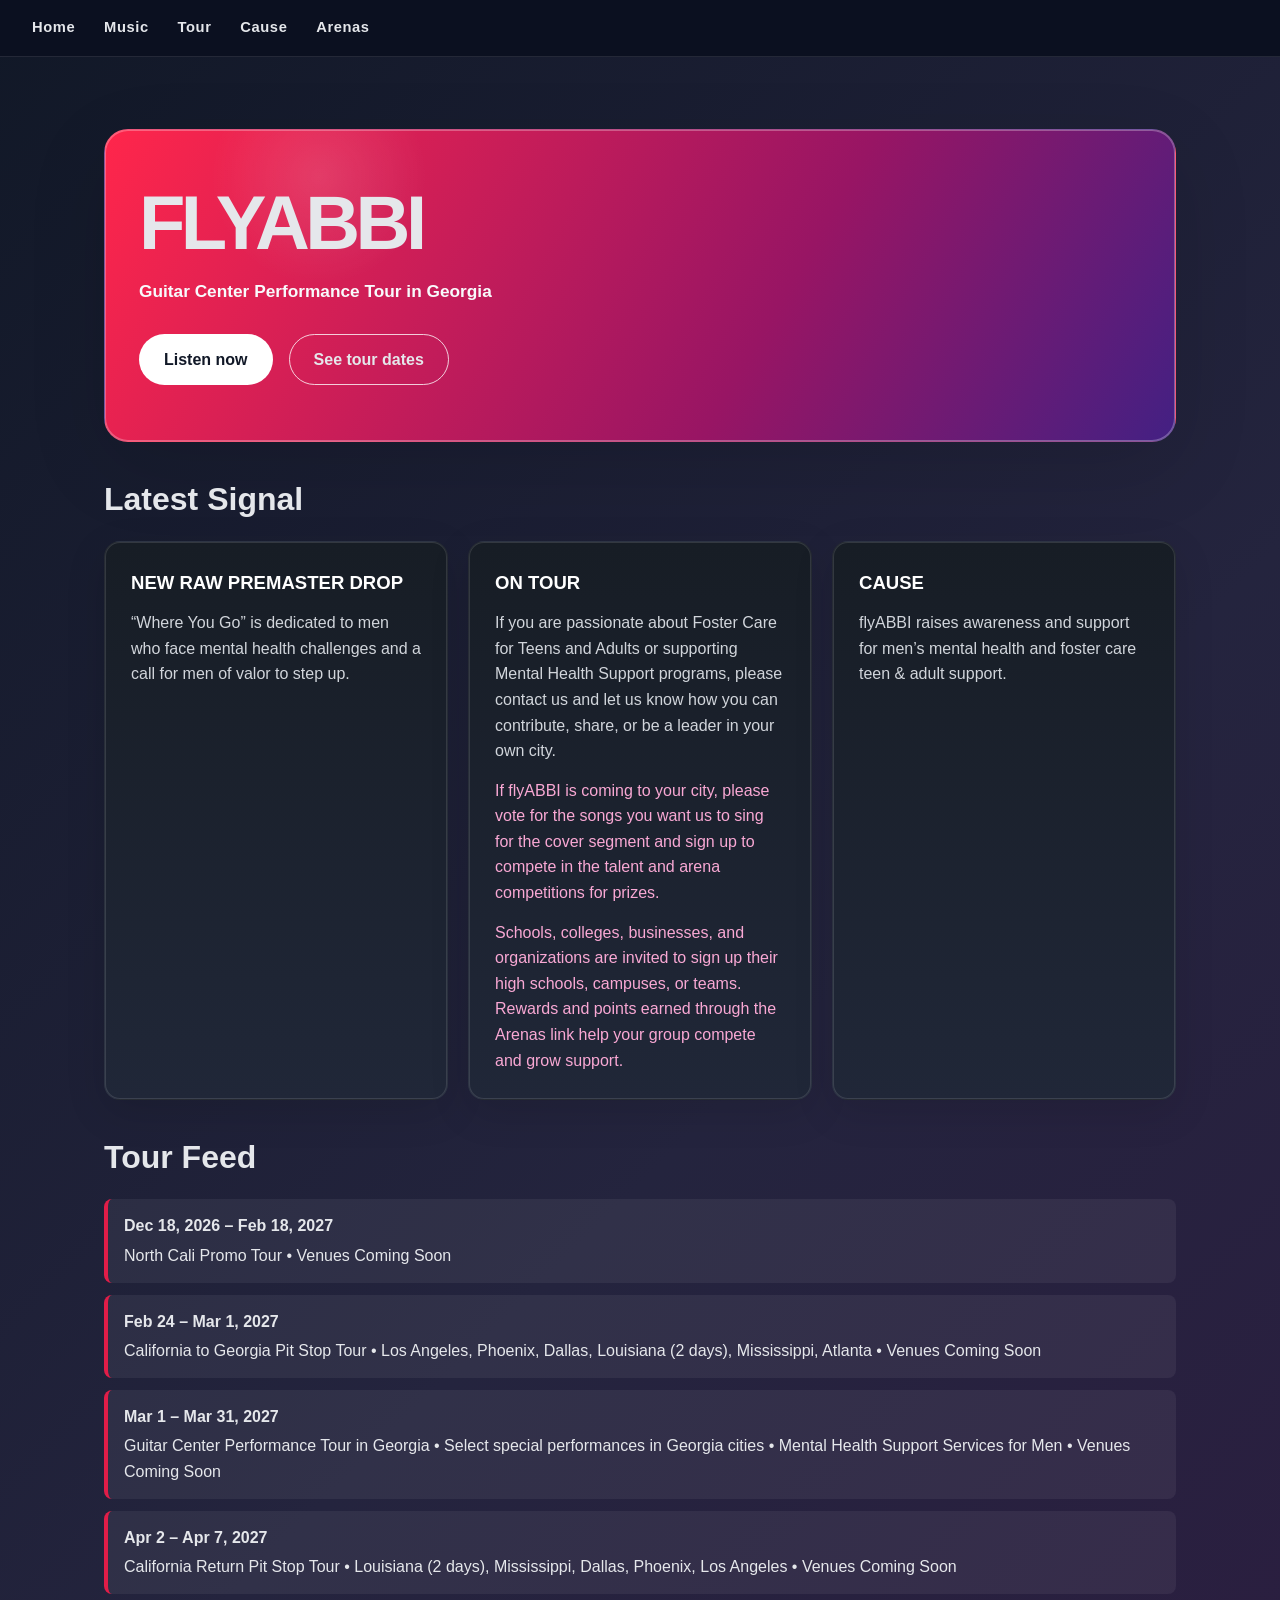
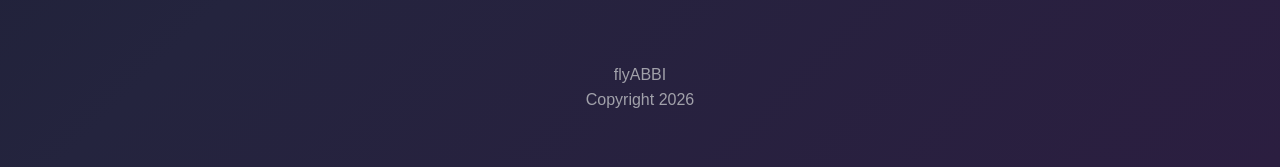
==== index.html @ b628c8db "Add root homepage and GitHub Pages-ready asset layout" ====
<!DOCTYPE html>
<html lang="en">
<head>
  <meta charset="UTF-8">
  <meta name="viewport" content="width=device-width, initial-scale=1.0">
  <title>flyABBI</title>
  <link rel="icon" href="favicon.svg" type="image/svg+xml">
  <link rel="stylesheet" href="Global Style Code/style.css">
</head>
<body>
  <nav>
    <a href="Homepage Code/index.html">Home</a>
    <a href="Music/index.html">Music</a>
    <a href="Tour/index.html">Tour</a>
    <a href="Cause/index.html">Cause</a>
    <a href="Arenas/Dashboard.html">Arenas</a>
  </nav>

  <main>
    <section class="hero">
      <h1>flyABBI</h1>
      <p>Guitar Center Performance Tour in Georgia</p>
      <div class="cta-row">
        <a class="btn btn-primary" href="Music/index.html">Listen now</a>
        <a class="btn btn-secondary" href="Tour/index.html">See tour dates</a>
      </div>
    </section>

    <section>
      <h2>Latest Signal</h2>
      <div class="panel-grid">
        <article class="card">
          <h2>New Raw PreMaster Drop</h2>
          <p>“Where You Go” is dedicated to men who face mental health challenges and a call for men of valor to step up.</p>
        </article>
        <article class="card">
          <h2>On Tour</h2>
          <p>If you are passionate about Foster Care for Teens and Adults or supporting Mental Health Support programs, please contact us and let us know how you can contribute, share, or be a leader in your own city.</p>
          <p class="home-callout">If flyABBI is coming to your city, please vote for the songs you want us to sing for the cover segment and sign up to compete in the talent and arena competitions for prizes.</p>
          <p class="home-callout">Schools, colleges, businesses, and organizations are invited to sign up their high schools, campuses, or teams. Rewards and points earned through the Arenas link help your group compete and grow support.</p>
        </article>
        <article class="card">
          <h2>Cause</h2>
          <p>flyABBI raises awareness and support for men’s mental health and foster care teen & adult support.</p>
        </article>
      </div>
    </section>

    <section>
      <h2>Tour Feed</h2>
      <div class="event-list">
        <div class="event">
          <strong>Dec 18, 2026 – Feb 18, 2027</strong>
          <span>North Cali Promo Tour • Venues Coming Soon</span>
        </div>
        <div class="event">
          <strong>Feb 24 – Mar 1, 2027</strong>
          <span>California to Georgia Pit Stop Tour • Los Angeles, Phoenix, Dallas, Louisiana (2 days), Mississippi, Atlanta • Venues Coming Soon</span>
        </div>
        <div class="event">
          <strong>Mar 1 – Mar 31, 2027</strong>
          <span>Guitar Center Performance Tour in Georgia • Select special performances in Georgia cities • Mental Health Support Services for Men • Venues Coming Soon</span>
        </div>
        <div class="event">
          <strong>Apr 2 – Apr 7, 2027</strong>
          <span>California Return Pit Stop Tour • Louisiana (2 days), Mississippi, Dallas, Phoenix, Los Angeles • Venues Coming Soon</span>
        </div>
      </div>
    </section>
  </main>

  <footer>
    <p>flyABBI<br>Copyright 2026</p>
  </footer>
</body>
</html>
---- Global Style Code/style.css ----
﻿:root {
  --bg: #111827;
  --bg-soft: #1f2937;
  --ink: #e5e7eb;
  --muted: #a1a1aa;
  --text: #111827;
  --panel: #ffffff;
  --panel-soft: #f7f7f7;
  --brand: #e11d48;
  --brand-alt: #a78bfa;
  --line: #d1d5db;
  --shadow: rgba(0, 0, 0, 0.12);
}

* {
  box-sizing: border-box;
  margin: 0;
  padding: 0;
}

body {
  font-family: Arial, Helvetica, sans-serif;
  background: linear-gradient(135deg, #111827 0%, #24243e 60%, #2b1e40 100%);
  color: var(--ink);
  line-height: 1.6;
  min-height: 100vh;
}

nav {
  background: #0b1020;
  border-bottom: 1px solid rgba(255,255,255,0.1);
  padding: 1rem 2rem;
  display: flex;
  gap: 1.8rem;
  align-items: center;
  flex-wrap: wrap;
}

nav a {
  color: var(--ink);
  text-decoration: none;
  font-weight: 700;
  letter-spacing: 0.04em;
  font-size: 0.92rem;
}

nav a:hover {
  color: var(--brand-alt);
}

main {
  max-width: 1120px;
  margin: 0 auto;
  padding: 40px 24px;
}

.hero {
  padding: 56px 34px;
  border-radius: 24px;
  background: radial-gradient(circle at 20% 15%, rgba(255,255,255,0.12), transparent 12%), linear-gradient(120deg, #ff264b 0%, #981564 62%, #432083 100%);
  box-shadow: inset 0 0 0 1px rgba(255,255,255,0.28), 0 24px 80px var(--shadow);
  border: 1px solid rgba(255,255,255,0.24);
}

.hero h1 {
  font-size: clamp(2.6rem, 6vw, 4.75rem);
  line-height: 0.98;
  margin-bottom: 18px;
  font-weight: 900;
  letter-spacing: -0.06em;
  text-transform: uppercase;
}

.hero p {
  max-width: 740px;
  font-size: 1.08rem;
  margin-bottom: 28px;
  color: #f8fafc;
  font-weight: 700;
}

.hero .cta-row {
  display: flex;
  gap: 16px;
  flex-wrap: wrap;
}

.btn {
  display: inline-block;
  padding: 12px 24px;
  border-radius: 999px;
  font-weight: 900;
  text-decoration: none;
  border: 1px solid transparent;
}

.btn-primary {
  background: #fff;
  color: var(--text);
}

.btn-secondary {
  border-color: rgba(255,255,255,0.78);
  color: var(--ink);
  background: transparent;
}

section {
  margin-top: 32px;
}

.panel-grid {
  display: grid;
  grid-template-columns: repeat(3, minmax(210px, 1fr));
  gap: 20px;
}

.card {
  background: linear-gradient(180deg, #171d25, #202738);
  color: var(--ink);
  border-radius: 16px;
  padding: 26px;
  box-shadow: inset 0 0 0 1px rgba(255,255,255,0.12), 0 12px 40px var(--shadow);
  border: 1px solid rgba(255,255,255,0.06);
}

.card h2 {
  font-size: 1.16rem;
  margin-bottom: 12px;
  text-transform: uppercase;
  color: #fff;
}

.card p {
  color: #d1d5db;
}

.card .home-callout {
  margin-top: 14px;
  color: #f9a8d4;
}

section h2 {
  font-size: 2rem;
  margin-bottom: 16px;
}

.event-list {
  display: grid;
  gap: 12px;
}

.event {
  border-left: 4px solid var(--brand);
  background: rgba(255,255,255,0.06);
  padding: 14px 16px;
  border-radius: 8px;
}

.event strong {
  display: block;
  margin-bottom: 4px;
}

.stack-list {
  list-style: none;
  margin-top: 12px;
  padding: 0;
}

.stack-list li {
  color: #d1d5db;
  padding: 8px 0;
  border-top: 1px solid #475569;
}

.stack-list li:first-child {
  border-top: none;
}

.vote-section {
  margin-top: 28px;
}

.vote-panel {
  background: var(--panel);
  color: var(--text);
  border-radius: 18px;
  padding: 30px;
  box-shadow: 0 12px 40px var(--shadow);
}

.vote-panel h2 {
  margin-bottom: 8px;
}

.vote-panel .intro {
  color: #4b5563;
  margin-bottom: 18px;
}

.vote-panel fieldset {
  border: 1px solid var(--line);
  border-radius: 14px;
  padding: 20px;
  margin-bottom: 20px;
}

.vote-panel legend {
  font-weight: 900;
  padding: 0 8px;
}

.choice-row {
  display: flex;
  align-items: center;
  gap: 12px;
  padding: 12px 0;
  color: var(--text);
}

.choice-row input[type="radio"],
.choice-row input[type="checkbox"] {
  accent-color: var(--brand);
}

.vote-button {
  border: none;
  cursor: pointer;
}

.wide-card {
  width: 100%;
}

.checklist {
  margin-top: 12px;
}

footer {
  padding: 28px 24px 54px;
  color: var(--muted);
  text-align: center;
}
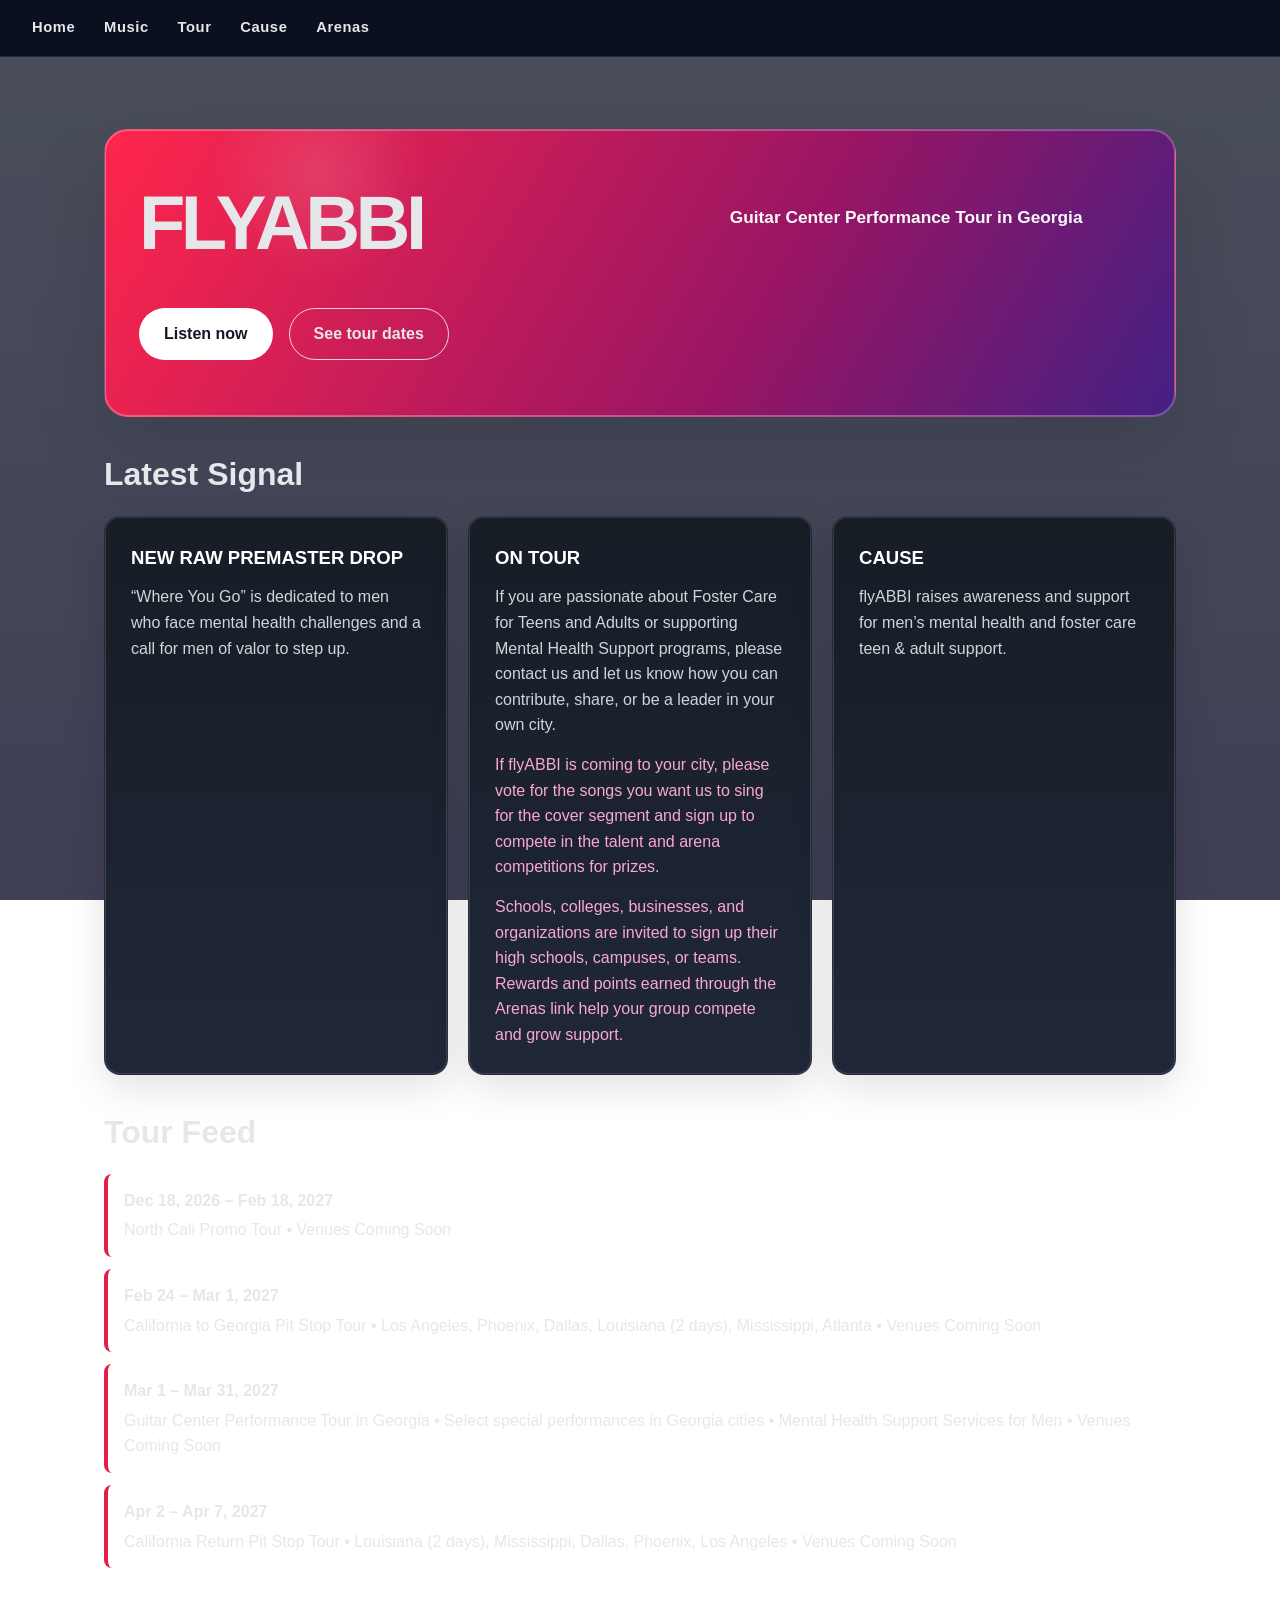
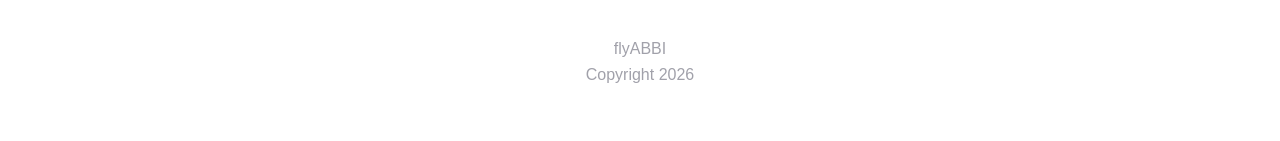
==== commit f5da6311: "Add homepage photo layout and root homepage" ====
--- a/index.html
+++ b/index.html
@@ -7,7 +7,7 @@
   <link rel="icon" href="favicon.svg" type="image/svg+xml">
   <link rel="stylesheet" href="Global Style Code/style.css">
 </head>
-<body>
+<body class="homepage-background">
   <nav>
     <a href="Homepage Code/index.html">Home</a>
     <a href="Music/index.html">Music</a>
--- a/Global Style Code/style.css
+++ b/Global Style Code/style.css
@@ -26,6 +26,12 @@
   min-height: 100vh;
 }
 
+body.homepage-background {
+  background-image: linear-gradient(rgba(17, 24, 39, 0.76), rgba(36, 36, 62, 0.88)), url('https://images.unsplash.com/photo-1540574163026-643ea20ade25?auto=format&fit=crop&q=80');
+  background-size: cover;
+  background-attachment: fixed;
+}
+
 nav {
   background: #0b1020;
   border-bottom: 1px solid rgba(255,255,255,0.1);
@@ -55,11 +61,19 @@
 }
 
 .hero {
+  display: grid;
+  grid-template-columns: minmax(420px, 1.2fr) minmax(280px, 0.88fr);
+  align-items: center;
+  gap: 30px;
   padding: 56px 34px;
   border-radius: 24px;
   background: radial-gradient(circle at 20% 15%, rgba(255,255,255,0.12), transparent 12%), linear-gradient(120deg, #ff264b 0%, #981564 62%, #432083 100%);
   box-shadow: inset 0 0 0 1px rgba(255,255,255,0.28), 0 24px 80px var(--shadow);
   border: 1px solid rgba(255,255,255,0.24);
+}
+
+.hero-copy {
+  max-width: 640px;
 }
 
 .hero h1 {
@@ -85,6 +99,65 @@
   flex-wrap: wrap;
 }
 
+.hero-image-panel {
+  display: flex;
+  justify-content: center;
+}
+
+.hero-image {
+  width: 100%;
+  min-height: 360px;
+  border-radius: 20px;
+  overflow: hidden;
+  border: 1px solid rgba(255,255,255,0.44);
+  background: rgba(255,255,255,0.10);
+}
+
+.hero-image img,
+.photo-card img {
+  width: 100%;
+  height: auto;
+  display: block;
+}
+
+.hero-photo {
+  height: 360px;
+  object-fit: cover;
+}
+
+.photo-showcase {
+  display: grid;
+  grid-template-columns: repeat(3, minmax(210px, 1fr));
+  gap: 24px;
+  margin-top: 30px;
+}
+
+.photo-card {
+  background: rgba(255,255,255,0.08);
+  border-radius: 16px;
+  overflow: hidden;
+  border: 1px solid rgba(255,255,255,0.2);
+}
+
+.photo-card img {
+  height: 160px;
+  object-fit: cover;
+}
+
+.photo-card .caption {
+  padding: 16px;
+}
+
+.photo-card h3 {
+  font-size: 1rem;
+  margin-bottom: 8px;
+}
+
+.photo-card p {
+  color: #cbd5e1;
+  font-size: 0.92rem;
+}
+
 .btn {
   display: inline-block;
   padding: 12px 24px;
